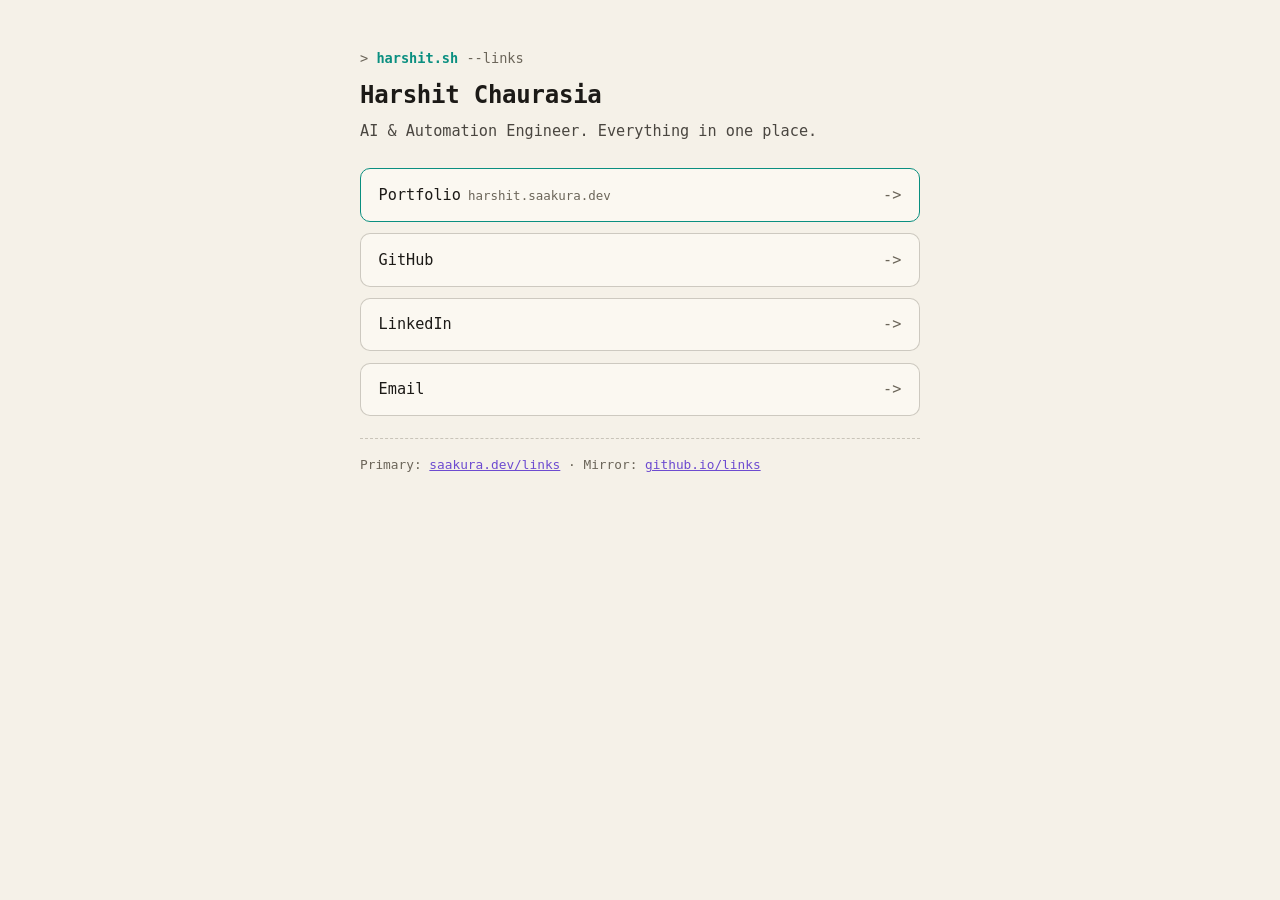
==== links/index.html @ 432f0477 "Add self-hosted /links aggregator page Lightweight, theme-aware, mirror-aware links hub served at /l" ====
<!DOCTYPE html>
<html lang="en">
<head>
    <meta charset="UTF-8">
    <meta name="viewport" content="width=device-width, initial-scale=1.0, viewport-fit=cover">
    <title>Harshit Chaurasia — all links</title>
    <meta name="description" content="All of Harshit Chaurasia's links: portfolio, GitHub, LinkedIn, email, Steam.">
    <link rel="canonical" href="https://harshit.saakura.dev/links">
    <link rel="icon" type="image/svg+xml" href="data:image/svg+xml,%3Csvg xmlns='http://www.w3.org/2000/svg' viewBox='0 0 100 100'%3E%3Crect width='100' height='100' rx='22' fill='%230b0e16'/%3E%3Ctext x='14' y='66' font-family='monospace' font-size='44' font-weight='800' fill='%235eead4'%3E%26gt;_%3C/text%3E%3C/svg%3E">
    <meta name="theme-color" content="#0a0d14">
    <script>
      (function(){
        var t=localStorage.getItem('theme');
        if(!t)t=window.matchMedia('(prefers-color-scheme:light)').matches?'light':'dark';
        document.documentElement.setAttribute('data-theme',t);
      })();
    </script>
    <style>
      :root{
        --cyan:#2dd4bf; --violet:#b39dfb;
        --bg:#0a0d14; --surface:#11161f; --line:rgba(140,165,210,.22);
        --text:#e7ecf5; --text-2:#aab4c8; --text-3:#7f8aa0;
        --font-mono:'JetBrains Mono',ui-monospace,'SF Mono',Menlo,Consolas,monospace;
      }
      [data-theme="light"]{
        --cyan:#0a8f80; --violet:#6d4bd0;
        --bg:#f5f1e8; --surface:#fbf8f1; --line:rgba(60,50,35,.24);
        --text:#1c1a17; --text-2:#4a4640; --text-3:#6b6559;
      }
      *{box-sizing:border-box;}
      html,body{margin:0;}
      body{
        background:var(--bg); color:var(--text);
        font-family:var(--font-mono); line-height:1.6;
        -webkit-font-smoothing:antialiased;
        padding:clamp(1.5rem,6vw,3rem) 1.2rem;
        display:flex; justify-content:center;
      }
      main{width:100%; max-width:560px; min-width:0;}
      .prompt{color:var(--text-3); font-size:.85rem; margin:0 0 .4rem;}
      .prompt b{color:var(--cyan); font-weight:600;}
      h1{font-size:1.5rem; margin:0 0 .25rem; font-weight:700; letter-spacing:-.01em;}
      .tag{color:var(--text-2); margin:0 0 1.6rem; font-size:.95rem;}
      ul{list-style:none; margin:0 0 1.4rem; padding:0;}
      li{margin:0 0 .7rem;}
      a.link{
        display:flex; align-items:center; justify-content:space-between; gap:1rem;
        padding:.85rem 1.1rem; background:var(--surface); color:var(--text);
        border:1px solid var(--line); border-radius:10px;
        text-decoration:none; font-size:.95rem; font-weight:500;
        transition:border-color .18s ease, transform .18s ease;
      }
      a.link:hover,a.link:focus-visible{border-color:var(--cyan); transform:translateY(-2px);}
      a.link:focus-visible{outline:2px solid var(--cyan); outline-offset:2px;}
      a.link.primary{border-color:var(--cyan);}
      a.link .label .sub{color:var(--text-3); font-size:.78rem; font-weight:400; margin-left:.45rem;}
      a.link .arrow{color:var(--text-3); flex:none;}
      .mirror{
        font-size:.8rem; color:var(--text-3);
        border-top:1px dashed var(--line); padding-top:1rem; margin-top:.2rem;
      }
      .mirror a{color:var(--violet);}
      @media (prefers-reduced-motion: reduce){
        a.link{transition:none;}
        a.link:hover,a.link:focus-visible{transform:none;}
      }
    </style>
</head>
<body>
    <main>
        <p class="prompt">&gt; <b>harshit.sh</b> --links</p>
        <h1>Harshit Chaurasia</h1>
        <p class="tag">AI &amp; Automation Engineer. Everything in one place.</p>
        <ul>
            <li><a class="link primary" href="https://harshit.saakura.dev"><span class="label">Portfolio<span class="sub">harshit.saakura.dev</span></span><span class="arrow">-&gt;</span></a></li>
            <li><a class="link" href="https://github.com/harshitrajchaurasia"><span class="label">GitHub</span><span class="arrow">-&gt;</span></a></li>
            <li><a class="link" href="https://www.linkedin.com/in/harshit-raj-chaurasia"><span class="label">LinkedIn</span><span class="arrow">-&gt;</span></a></li>
            <li><a class="link" href="mailto:harshit1chaurasia@outlook.com"><span class="label">Email</span><span class="arrow">-&gt;</span></a></li>
        </ul>
        <p class="mirror" id="mirror"></p>
    </main>
    <script>
      (function(){
        var h=location.hostname, el=document.getElementById('mirror');
        if(h.indexOf('saakura')>-1){
          el.innerHTML='You are on the primary (saakura.dev). Mirror: <a href="https://harshitrajchaurasia.github.io/links">harshitrajchaurasia.github.io/links</a>';
        } else if(h.indexOf('github.io')>-1){
          el.innerHTML='You are on the mirror (github.io). Primary: <a href="https://harshit.saakura.dev/links">harshit.saakura.dev/links</a>';
        } else {
          el.innerHTML='Primary: <a href="https://harshit.saakura.dev/links">saakura.dev/links</a> &middot; Mirror: <a href="https://harshitrajchaurasia.github.io/links">github.io/links</a>';
        }
      })();
    </script>
</body>
</html>
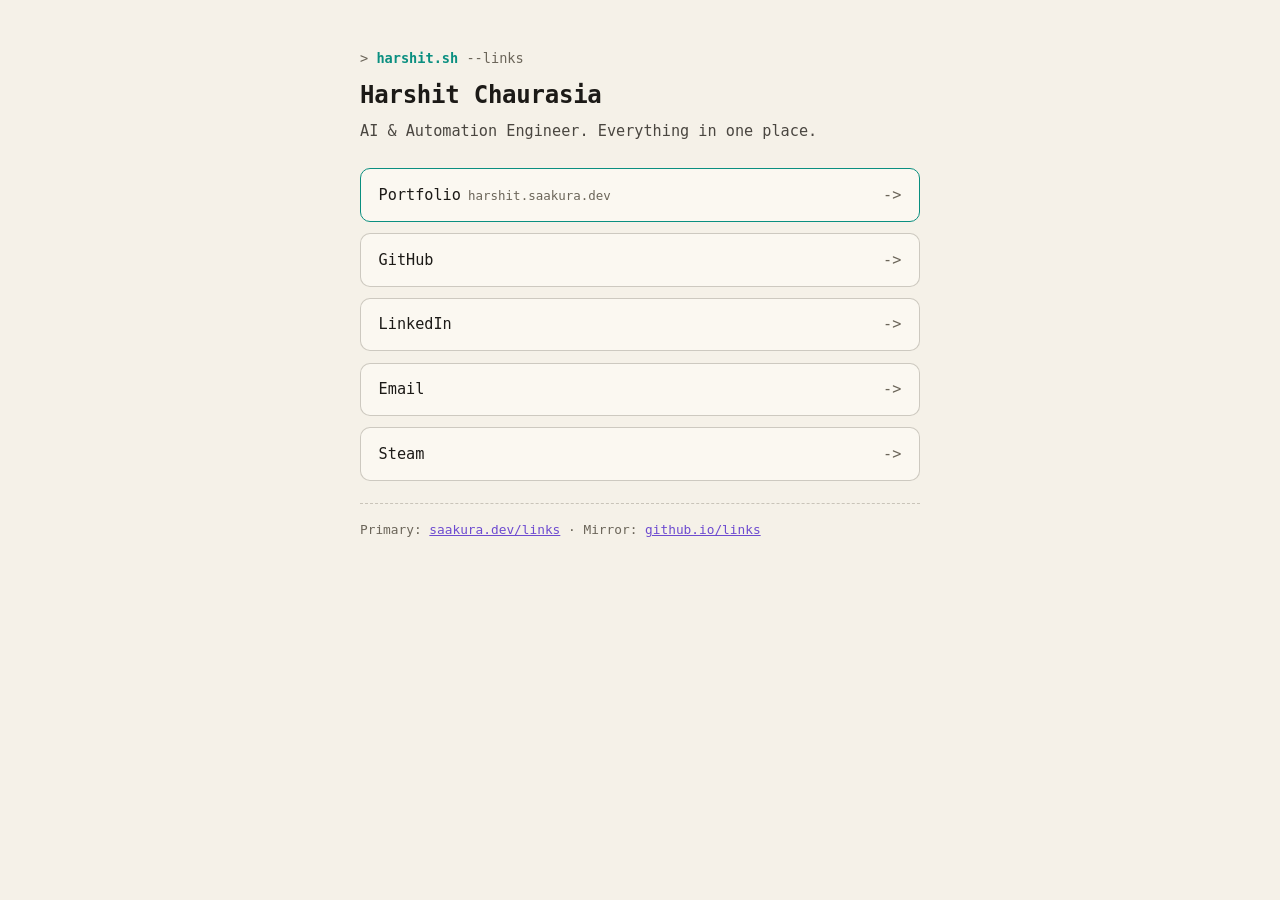
==== commit 5e29dffb: "Add self-hosted /links aggregator page Lightweight, theme-aware, mirror-aware links hub served at /l" ====
--- a/links/index.html
+++ b/links/index.html
@@ -76,6 +76,7 @@
             <li><a class="link" href="https://github.com/harshitrajchaurasia"><span class="label">GitHub</span><span class="arrow">-&gt;</span></a></li>
             <li><a class="link" href="https://www.linkedin.com/in/harshit-raj-chaurasia"><span class="label">LinkedIn</span><span class="arrow">-&gt;</span></a></li>
             <li><a class="link" href="mailto:harshit1chaurasia@outlook.com"><span class="label">Email</span><span class="arrow">-&gt;</span></a></li>
+            <li><a class="link" href="https://steamcommunity.com/id/erosiousharsh2"><span class="label">Steam</span><span class="arrow">-&gt;</span></a></li>
         </ul>
         <p class="mirror" id="mirror"></p>
     </main>
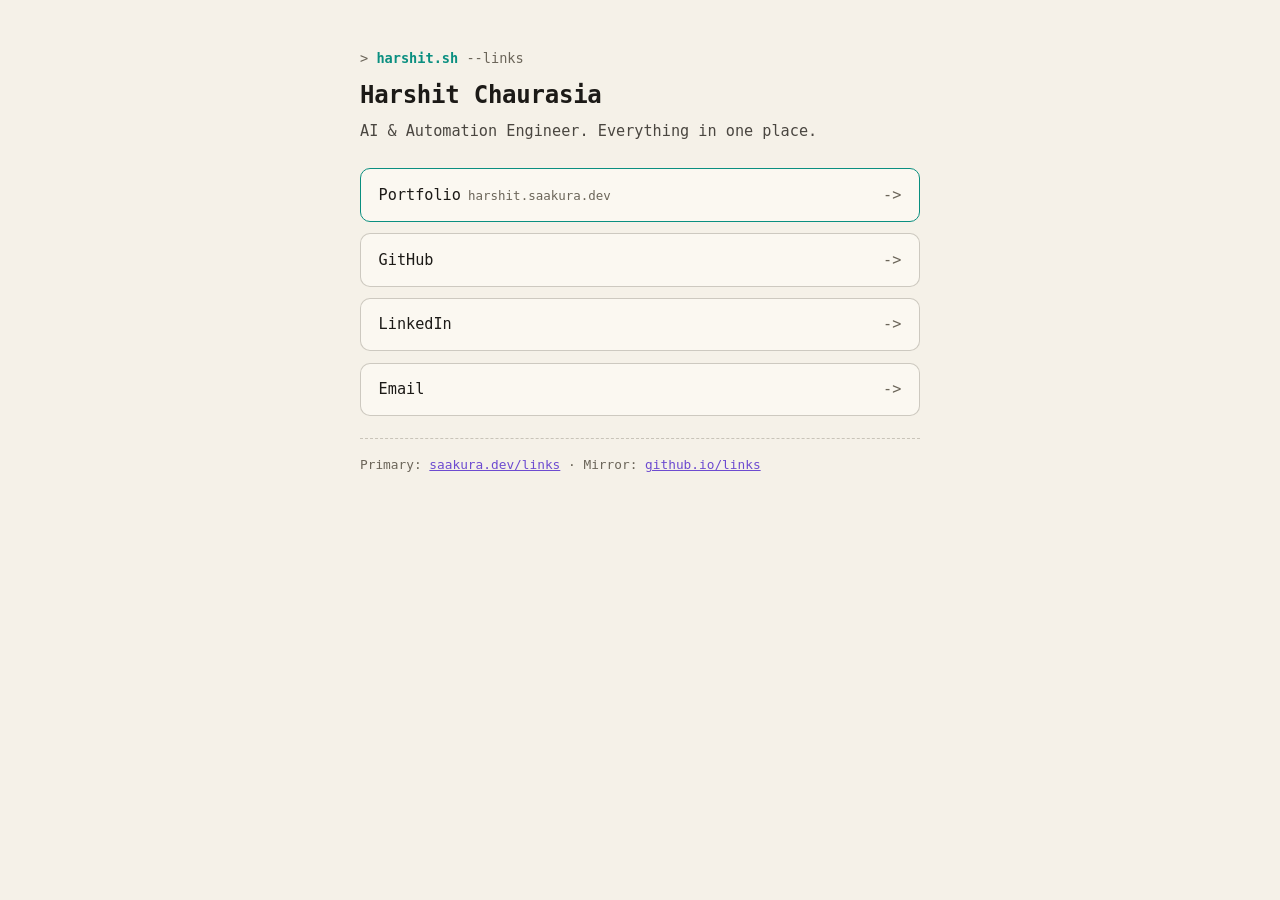
==== commit 51a3da5b: "Add boot loader, live GitHub stats, heading typewriter; rebalance toward automation punctuation - Fi" ====
--- a/links/index.html
+++ b/links/index.html
@@ -3,7 +3,7 @@
 <head>
     <meta charset="UTF-8">
     <meta name="viewport" content="width=device-width, initial-scale=1.0, viewport-fit=cover">
-    <title>Harshit Chaurasia — all links</title>
+    <title>Harshit Chaurasia - all links</title>
     <meta name="description" content="All of Harshit Chaurasia's links: portfolio, GitHub, LinkedIn, email, Steam.">
     <link rel="canonical" href="https://harshit.saakura.dev/links">
     <link rel="icon" type="image/svg+xml" href="data:image/svg+xml,%3Csvg xmlns='http://www.w3.org/2000/svg' viewBox='0 0 100 100'%3E%3Crect width='100' height='100' rx='22' fill='%230b0e16'/%3E%3Ctext x='14' y='66' font-family='monospace' font-size='44' font-weight='800' fill='%235eead4'%3E%26gt;_%3C/text%3E%3C/svg%3E">
@@ -76,7 +76,6 @@
             <li><a class="link" href="https://github.com/harshitrajchaurasia"><span class="label">GitHub</span><span class="arrow">-&gt;</span></a></li>
             <li><a class="link" href="https://www.linkedin.com/in/harshit-raj-chaurasia"><span class="label">LinkedIn</span><span class="arrow">-&gt;</span></a></li>
             <li><a class="link" href="mailto:harshit1chaurasia@outlook.com"><span class="label">Email</span><span class="arrow">-&gt;</span></a></li>
-            <li><a class="link" href="https://steamcommunity.com/id/erosiousharsh2"><span class="label">Steam</span><span class="arrow">-&gt;</span></a></li>
         </ul>
         <p class="mirror" id="mirror"></p>
     </main>
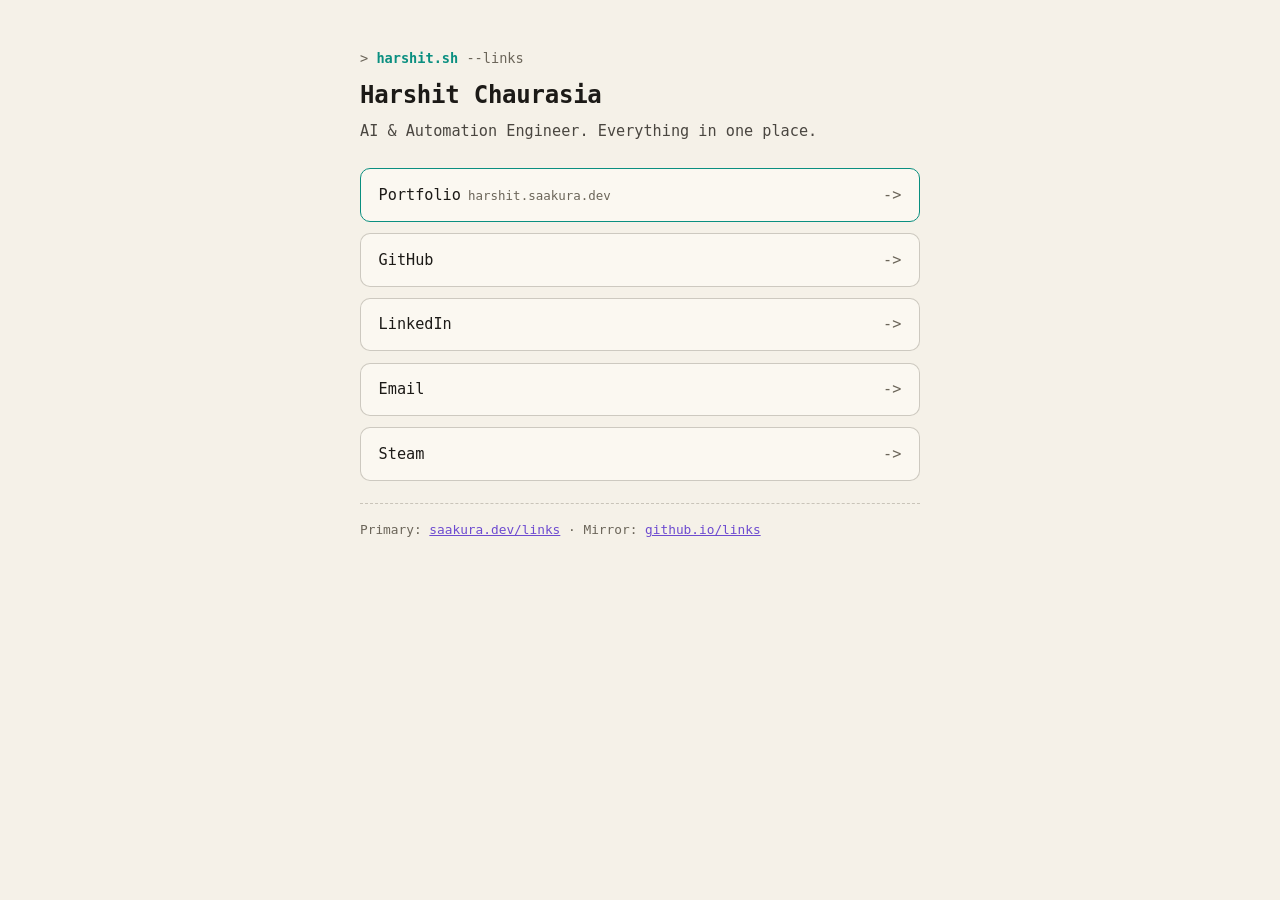
==== commit 6eff57e5: "Add boot loader, live GitHub stats, heading typewriter; rebalance toward automation; strip AI-tell p" ====
--- a/links/index.html
+++ b/links/index.html
@@ -76,6 +76,7 @@
             <li><a class="link" href="https://github.com/harshitrajchaurasia"><span class="label">GitHub</span><span class="arrow">-&gt;</span></a></li>
             <li><a class="link" href="https://www.linkedin.com/in/harshit-raj-chaurasia"><span class="label">LinkedIn</span><span class="arrow">-&gt;</span></a></li>
             <li><a class="link" href="mailto:harshit1chaurasia@outlook.com"><span class="label">Email</span><span class="arrow">-&gt;</span></a></li>
+            <li><a class="link" href="https://steamcommunity.com/id/erosiousharsh2"><span class="label">Steam</span><span class="arrow">-&gt;</span></a></li>
         </ul>
         <p class="mirror" id="mirror"></p>
     </main>
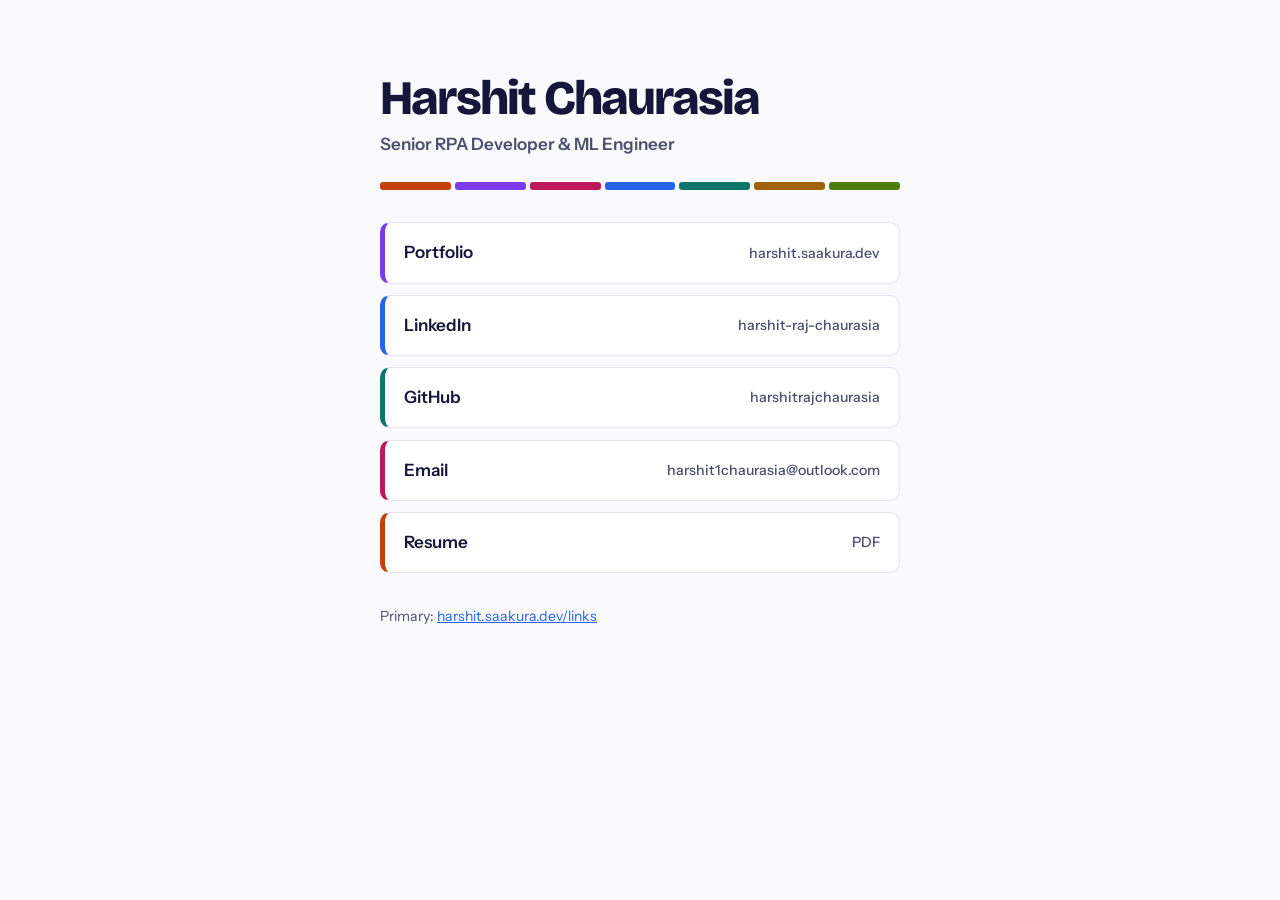
==== commit 6e9684ba: "Rebuild portfolio: skills linked to projects, light theme, 404 page - New single-page layout: hero, " ====
--- a/links/index.html
+++ b/links/index.html
@@ -3,92 +3,66 @@
 <head>
     <meta charset="UTF-8">
     <meta name="viewport" content="width=device-width, initial-scale=1.0, viewport-fit=cover">
-    <title>Harshit Chaurasia - all links</title>
-    <meta name="description" content="All of Harshit Chaurasia's links: portfolio, GitHub, LinkedIn, email, Steam.">
+    <title>Harshit Chaurasia - links</title>
+    <meta name="description" content="Harshit Chaurasia's links: portfolio, LinkedIn, GitHub, email and resume.">
     <link rel="canonical" href="https://harshit.saakura.dev/links">
-    <link rel="icon" type="image/svg+xml" href="data:image/svg+xml,%3Csvg xmlns='http://www.w3.org/2000/svg' viewBox='0 0 100 100'%3E%3Crect width='100' height='100' rx='22' fill='%230b0e16'/%3E%3Ctext x='14' y='66' font-family='monospace' font-size='44' font-weight='800' fill='%235eead4'%3E%26gt;_%3C/text%3E%3C/svg%3E">
-    <meta name="theme-color" content="#0a0d14">
+    <meta name="theme-color" content="#fafafd">
+    <link rel="icon" type="image/svg+xml" href="data:image/svg+xml,%3Csvg xmlns='http://www.w3.org/2000/svg' viewBox='0 0 100 100'%3E%3Crect width='100' height='100' rx='24' fill='%2316163a'/%3E%3Ctext x='50' y='64' text-anchor='middle' font-family='sans-serif' font-size='44' font-weight='800' fill='%23fff'%3EHC%3C/text%3E%3C/svg%3E">
+    <link rel="preconnect" href="https://fonts.googleapis.com">
+    <link rel="preconnect" href="https://fonts.gstatic.com" crossorigin>
+    <link href="https://fonts.googleapis.com/css2?family=Bricolage+Grotesque:opsz,wght@12..96,500..800&family=Instrument+Sans:wght@400..700&display=swap" rel="stylesheet">
+    <link rel="stylesheet" href="/styles.css">
     <script>
-      (function(){
-        var t=localStorage.getItem('theme');
-        if(!t)t=window.matchMedia('(prefers-color-scheme:light)').matches?'light':'dark';
-        document.documentElement.setAttribute('data-theme',t);
+      (function () {
+        var t = null;
+        try { t = localStorage.getItem('theme-v2'); } catch (e) {}
+        if (!t) t = 'light';
+        document.documentElement.setAttribute('data-theme', t);
       })();
     </script>
     <style>
-      :root{
-        --cyan:#2dd4bf; --violet:#b39dfb;
-        --bg:#0a0d14; --surface:#11161f; --line:rgba(140,165,210,.22);
-        --text:#e7ecf5; --text-2:#aab4c8; --text-3:#7f8aa0;
-        --font-mono:'JetBrains Mono',ui-monospace,'SF Mono',Menlo,Consolas,monospace;
+      body { min-height: 100vh; display: flex; justify-content: center; padding: clamp(2rem, 8vw, 4.5rem) 1rem; }
+      main { width: 100%; max-width: 520px; }
+      h1 { font-size: clamp(2.2rem, 8vw, 3rem); font-weight: 800; letter-spacing: -0.04em; }
+      .role { color: var(--ink-2); font-weight: 600; margin-top: .4rem; }
+      .bar { display: flex; gap: 4px; margin: 1.5rem 0 2rem; }
+      .bar i { flex: 1; height: 8px; border-radius: 3px; background: var(--c); }
+      .links { display: grid; gap: .7rem; }
+      .links a {
+        display: flex; justify-content: space-between; align-items: center; gap: 1rem;
+        padding: 1rem 1.2rem; border-radius: 10px; text-decoration: none; font-weight: 600;
+        background: var(--surface); border: 1px solid var(--line); border-left: 5px solid var(--c);
+        transition: border-color .2s, transform .2s var(--ease), box-shadow .2s;
       }
-      [data-theme="light"]{
-        --cyan:#0a8f80; --violet:#6d4bd0;
-        --bg:#f5f1e8; --surface:#fbf8f1; --line:rgba(60,50,35,.24);
-        --text:#1c1a17; --text-2:#4a4640; --text-3:#6b6559;
-      }
-      *{box-sizing:border-box;}
-      html,body{margin:0;}
-      body{
-        background:var(--bg); color:var(--text);
-        font-family:var(--font-mono); line-height:1.6;
-        -webkit-font-smoothing:antialiased;
-        padding:clamp(1.5rem,6vw,3rem) 1.2rem;
-        display:flex; justify-content:center;
-      }
-      main{width:100%; max-width:560px; min-width:0;}
-      .prompt{color:var(--text-3); font-size:.85rem; margin:0 0 .4rem;}
-      .prompt b{color:var(--cyan); font-weight:600;}
-      h1{font-size:1.5rem; margin:0 0 .25rem; font-weight:700; letter-spacing:-.01em;}
-      .tag{color:var(--text-2); margin:0 0 1.6rem; font-size:.95rem;}
-      ul{list-style:none; margin:0 0 1.4rem; padding:0;}
-      li{margin:0 0 .7rem;}
-      a.link{
-        display:flex; align-items:center; justify-content:space-between; gap:1rem;
-        padding:.85rem 1.1rem; background:var(--surface); color:var(--text);
-        border:1px solid var(--line); border-radius:10px;
-        text-decoration:none; font-size:.95rem; font-weight:500;
-        transition:border-color .18s ease, transform .18s ease;
-      }
-      a.link:hover,a.link:focus-visible{border-color:var(--cyan); transform:translateY(-2px);}
-      a.link:focus-visible{outline:2px solid var(--cyan); outline-offset:2px;}
-      a.link.primary{border-color:var(--cyan);}
-      a.link .label .sub{color:var(--text-3); font-size:.78rem; font-weight:400; margin-left:.45rem;}
-      a.link .arrow{color:var(--text-3); flex:none;}
-      .mirror{
-        font-size:.8rem; color:var(--text-3);
-        border-top:1px dashed var(--line); padding-top:1rem; margin-top:.2rem;
-      }
-      .mirror a{color:var(--violet);}
-      @media (prefers-reduced-motion: reduce){
-        a.link{transition:none;}
-        a.link:hover,a.link:focus-visible{transform:none;}
-      }
+      .links a:hover, .links a:focus-visible { border-color: var(--c); transform: translateX(4px); box-shadow: 0 10px 24px -14px var(--c); }
+      .links small { color: var(--ink-2); font-weight: 500; }
+      .mirror { margin-top: 2rem; font-size: .88rem; color: var(--ink-2); }
+      .mirror a { color: var(--cloud); }
     </style>
 </head>
 <body>
     <main>
-        <p class="prompt">&gt; <b>harshit.sh</b> --links</p>
         <h1>Harshit Chaurasia</h1>
-        <p class="tag">AI &amp; Automation Engineer. Everything in one place.</p>
-        <ul>
-            <li><a class="link primary" href="https://harshit.saakura.dev"><span class="label">Portfolio<span class="sub">harshit.saakura.dev</span></span><span class="arrow">-&gt;</span></a></li>
-            <li><a class="link" href="https://github.com/harshitrajchaurasia"><span class="label">GitHub</span><span class="arrow">-&gt;</span></a></li>
-            <li><a class="link" href="https://www.linkedin.com/in/harshit-raj-chaurasia"><span class="label">LinkedIn</span><span class="arrow">-&gt;</span></a></li>
-            <li><a class="link" href="mailto:harshit1chaurasia@outlook.com"><span class="label">Email</span><span class="arrow">-&gt;</span></a></li>
-            <li><a class="link" href="https://steamcommunity.com/id/erosiousharsh2"><span class="label">Steam</span><span class="arrow">-&gt;</span></a></li>
+        <p class="role">Senior RPA Developer &amp; ML Engineer</p>
+        <div class="bar" aria-hidden="true">
+            <i style="--c:var(--rpa)"></i><i style="--c:var(--ml)"></i><i style="--c:var(--genai)"></i><i style="--c:var(--cloud)"></i><i style="--c:var(--dev)"></i><i style="--c:var(--ent)"></i><i style="--c:var(--prac)"></i>
+        </div>
+        <ul class="links">
+            <li><a href="https://harshit.saakura.dev" style="--c:var(--ml)">Portfolio <small>harshit.saakura.dev</small></a></li>
+            <li><a href="https://www.linkedin.com/in/harshit-raj-chaurasia" style="--c:var(--cloud)">LinkedIn <small>harshit-raj-chaurasia</small></a></li>
+            <li><a href="https://github.com/harshitrajchaurasia" style="--c:var(--dev)">GitHub <small>harshitrajchaurasia</small></a></li>
+            <li><a href="mailto:harshit1chaurasia@outlook.com" style="--c:var(--genai)">Email <small>harshit1chaurasia@outlook.com</small></a></li>
+            <li><a href="/Harshit_Chaurasia_Resume.pdf" style="--c:var(--rpa)" download>Resume <small>PDF</small></a></li>
         </ul>
         <p class="mirror" id="mirror"></p>
     </main>
     <script>
-      (function(){
-        var h=location.hostname, el=document.getElementById('mirror');
-        if(h.indexOf('saakura')>-1){
-          el.innerHTML='You are on the primary (saakura.dev). Mirror: <a href="https://harshitrajchaurasia.github.io/links">harshitrajchaurasia.github.io/links</a>';
-        } else if(h.indexOf('github.io')>-1){
-          el.innerHTML='You are on the mirror (github.io). Primary: <a href="https://harshit.saakura.dev/links">harshit.saakura.dev/links</a>';
+      (function () {
+        var h = location.hostname, el = document.getElementById('mirror');
+        if (h.indexOf('saakura') > -1) {
+          el.innerHTML = 'Mirror: <a href="https://harshitrajchaurasia.github.io/links">harshitrajchaurasia.github.io/links</a>';
         } else {
-          el.innerHTML='Primary: <a href="https://harshit.saakura.dev/links">saakura.dev/links</a> &middot; Mirror: <a href="https://harshitrajchaurasia.github.io/links">github.io/links</a>';
+          el.innerHTML = 'Primary: <a href="https://harshit.saakura.dev/links">harshit.saakura.dev/links</a>';
         }
       })();
     </script>
--- a/styles.css
+++ b/styles.css
@@ -0,0 +1,394 @@
+/* =========================================================
+   Harshit Chaurasia - portfolio
+   Bricolage Grotesque (display) + Instrument Sans (text)
+   Seven category hues carry meaning: each one is a skill area,
+   and the same colour marks that area's skills and projects.
+   ========================================================= */
+
+/* ---------- TOKENS ---------- */
+:root {
+    --font-display: 'Bricolage Grotesque', 'Segoe UI', system-ui, sans-serif;
+    --font-text: 'Instrument Sans', 'Segoe UI', system-ui, sans-serif;
+
+    --maxw: 1200px;
+    --pad: clamp(1rem, 4vw, 2.5rem);
+    --ease: cubic-bezier(0.22, 1, 0.36, 1);
+}
+
+:root, [data-theme="light"] {
+    --bg:      #fafafd;
+    --surface: #ffffff;
+    --ink:     #16163a;
+    --ink-2:   #4b4e6d;
+    --line:    #e3e4ef;
+    --on-c:    #ffffff;           /* text on a filled category colour */
+
+    /* category hues, all >= 4.5:1 against white */
+    --rpa:   #c2410c;
+    --ml:    #7c3aed;
+    --genai: #be185d;
+    --cloud: #2563eb;
+    --dev:   #0f766e;
+    --ent:   #a16207;
+    --prac:  #4d7c0f;
+    color-scheme: light;
+}
+
+[data-theme="dark"] {
+    --bg:      #0f1022;
+    --surface: #181a33;
+    --ink:     #ececf7;
+    --ink-2:   #a9abc6;
+    --line:    #2a2d4d;
+    --on-c:    #0f1022;
+
+    --rpa:   #fb923c;
+    --ml:    #a78bfa;
+    --genai: #f472b6;
+    --cloud: #60a5fa;
+    --dev:   #2dd4bf;
+    --ent:   #facc15;
+    --prac:  #a3e635;
+    color-scheme: dark;
+}
+
+/* ---------- BASE ---------- */
+*, *::before, *::after { box-sizing: border-box; }
+html { scroll-behavior: smooth; scroll-padding-top: 5rem; -webkit-text-size-adjust: 100%; }
+body {
+    margin: 0;
+    background: var(--bg);
+    color: var(--ink);
+    font: 400 1.0625rem/1.6 var(--font-text);
+    -webkit-font-smoothing: antialiased;
+    transition: background-color .3s, color .3s;
+}
+h1, h2, h3 { font-family: var(--font-display); line-height: 1.1; margin: 0; letter-spacing: -0.02em; }
+p { margin: 0; }
+ul { margin: 0; padding: 0; list-style: none; }
+img { max-width: 100%; display: block; }
+[hidden] { display: none !important; }
+a { color: inherit; }
+:focus-visible { outline: 3px solid var(--cloud); outline-offset: 3px; border-radius: 4px; }
+
+.wrap { max-width: var(--maxw); margin: 0 auto; padding: 0 var(--pad); }
+
+.skip-link {
+    position: absolute; left: 1rem; top: -3rem; z-index: 100;
+    background: var(--ink); color: var(--bg); padding: .6rem 1rem; border-radius: 8px;
+}
+.skip-link:focus { top: 1rem; }
+
+/* ---------- BUTTONS ---------- */
+.btn {
+    display: inline-flex; align-items: center; gap: .5rem;
+    padding: .75rem 1.35rem; border-radius: 999px;
+    font: 600 1rem/1 var(--font-text); text-decoration: none; cursor: pointer;
+    border: 2px solid var(--ink);
+    transition: transform .2s var(--ease), box-shadow .2s, background-color .2s, color .2s;
+}
+.btn:hover { transform: translateY(-2px); box-shadow: 0 8px 18px -10px color-mix(in srgb, var(--ink) 70%, transparent); }
+.btn-solid { background: var(--ink); color: var(--bg); }
+.btn-line { background: transparent; color: var(--ink); }
+.btn-line:hover { background: var(--ink); color: var(--bg); }
+.btn-small { padding: .5rem 1rem; font-size: .9rem; }
+.btn:disabled { opacity: .6; cursor: progress; transform: none; }
+
+/* ---------- TOP BAR ---------- */
+.topbar {
+    position: sticky; top: 0; z-index: 50;
+    background: color-mix(in srgb, var(--bg) 82%, transparent);
+    backdrop-filter: blur(12px) saturate(1.4); -webkit-backdrop-filter: blur(12px) saturate(1.4);
+    border-bottom: 1px solid var(--line);
+}
+.topbar-inner { display: flex; align-items: center; gap: 1.5rem; height: 4rem; }
+.brand { font: 700 1.15rem var(--font-display); text-decoration: none; letter-spacing: -0.01em; margin-right: auto; }
+.topnav { display: flex; gap: 1.5rem; }
+.topnav a { text-decoration: none; color: var(--ink-2); font-weight: 500; }
+.topnav a:hover { color: var(--ink); }
+.theme-toggle {
+    width: 2.4rem; height: 2.4rem; border-radius: 50%;
+    display: grid; place-items: center; cursor: pointer;
+    background: transparent; color: var(--ink); border: 1px solid var(--line);
+}
+.theme-toggle:hover { border-color: var(--ink); }
+[data-theme="light"] .icon-moon, [data-theme="dark"] .icon-sun { display: none; }
+
+/* ---------- HERO ---------- */
+.hero { padding: clamp(3rem, 8vw, 6.5rem) 0 clamp(3rem, 6vw, 5rem); }
+.hero-grid { display: grid; grid-template-columns: minmax(0, 1fr) minmax(240px, 380px); gap: clamp(2rem, 5vw, 5rem); align-items: center; }
+
+.hero-name {
+    font-size: clamp(3rem, 9vw, 6.75rem);
+    font-weight: 800;
+    letter-spacing: -0.045em;
+    line-height: .92;
+    font-variation-settings: "opsz" 96;
+}
+.hero-role { margin-top: 1rem; font-size: clamp(1.1rem, 2vw, 1.35rem); font-weight: 600; color: var(--ink-2); }
+
+/* the signature: seven skill areas as one bar under the name */
+.spectrum { display: flex; gap: 4px; margin: 1.75rem 0 1.5rem; max-width: 620px; }
+.spectrum li { flex: 1; }
+.spectrum a {
+    display: block; text-decoration: none;
+    padding-top: 14px; position: relative;
+    font-size: .8rem; font-weight: 600; color: var(--ink-2);
+}
+.spectrum a::before {
+    content: ""; position: absolute; inset: 0 0 auto 0; height: 10px;
+    background: var(--c); border-radius: 3px;
+    transform-origin: left; transition: height .25s var(--ease);
+}
+.spectrum li:first-child a::before { border-radius: 6px 3px 3px 6px; }
+.spectrum li:last-child a::before { border-radius: 3px 6px 6px 3px; }
+.spectrum a span { display: block; padding-top: .35rem; white-space: nowrap; overflow: hidden; text-overflow: ellipsis; }
+.spectrum a:hover::before, .spectrum a:focus-visible::before { height: 14px; }
+.spectrum a:hover, .spectrum a:focus-visible { color: var(--c); }
+
+.hero-pitch { max-width: 36em; font-size: 1.15rem; }
+.hero-ctas { display: flex; flex-wrap: wrap; gap: .75rem; margin-top: 2rem; }
+
+.hero-pitch + .hero-pitch { margin-top: .8rem; }
+
+.hero-photo { position: relative; aspect-ratio: 1; }
+.hero-photo img {
+    position: absolute; inset: 14px; width: calc(100% - 28px); height: calc(100% - 28px);
+    object-fit: cover; border-radius: 50%;
+    border: 6px solid var(--bg);
+}
+.ring {
+    position: absolute; inset: 0; border-radius: 50%;
+    background: conic-gradient(var(--rpa), var(--ml), var(--genai), var(--cloud), var(--dev), var(--ent), var(--prac), var(--rpa));
+    animation: spin 24s linear infinite;
+}
+@keyframes spin { to { transform: rotate(1turn); } }
+/* soft glow behind the portrait in the same colours */
+.ring::after { content: ""; position: absolute; inset: -4%; border-radius: 50%; background: inherit; filter: blur(28px); opacity: .45; z-index: -1; }
+.hero-photo:hover .ring { animation-duration: 6s; }
+
+/* page-load sequence: the spectrum draws in segment by segment, then the rest settles */
+.js .spectrum a::before { animation: draw .6s var(--ease) both; }
+.js .spectrum li:nth-child(2) a::before { animation-delay: .07s; }
+.js .spectrum li:nth-child(3) a::before { animation-delay: .14s; }
+.js .spectrum li:nth-child(4) a::before { animation-delay: .21s; }
+.js .spectrum li:nth-child(5) a::before { animation-delay: .28s; }
+.js .spectrum li:nth-child(6) a::before { animation-delay: .35s; }
+.js .spectrum li:nth-child(7) a::before { animation-delay: .42s; }
+@keyframes draw { from { transform: scaleX(0); } }
+.js .hero-pitch, .js .hero-ctas, .js .hero-photo { animation: rise .7s var(--ease) both .45s; }
+.js .hero-photo { animation-delay: .2s; }
+@keyframes rise { from { opacity: 0; transform: translateY(14px); } }
+
+/* ---------- SECTIONS ---------- */
+.section { padding: clamp(3rem, 6vw, 4.5rem) 0; border-top: 1px solid var(--line); }
+.sec-head { margin-bottom: 2rem; max-width: 46rem; }
+.sec-head h2 { font-size: clamp(2.2rem, 5vw, 3.4rem); font-weight: 800; letter-spacing: -0.035em; }
+.sec-sub { margin-top: .75rem; color: var(--ink-2); font-size: 1.1rem; }
+
+
+/* ---------- WORK: skills panel + projects ---------- */
+.work-grid { display: grid; grid-template-columns: 330px minmax(0, 1fr); gap: 2.5rem; align-items: start; }
+
+.skills-panel { position: sticky; top: 5rem; max-height: calc(100vh - 6rem); overflow-y: auto; padding-right: .25rem; }
+html:not(.js) .skills-panel { display: none; }
+html:not(.js) .work-grid { grid-template-columns: 1fr; }
+
+.skills-status {
+    display: flex; align-items: center; justify-content: space-between; gap: .5rem;
+    min-height: 2.4rem; margin-bottom: 1rem; padding: .4rem .5rem .4rem .9rem;
+    background: var(--surface); border: 1px solid var(--line); border-radius: 12px;
+    font-size: .92rem; font-weight: 600;
+}
+.clear-btn {
+    font: 600 .85rem var(--font-text); cursor: pointer;
+    background: var(--ink); color: var(--bg); border: 0; border-radius: 999px; padding: .35rem .8rem;
+}
+
+.cat { margin-bottom: 1.1rem; }
+.cat-head {
+    display: flex; align-items: center; gap: .5rem; width: 100%;
+    margin-bottom: .5rem; padding: 0; background: none; border: 0; cursor: pointer;
+    font: 700 .95rem var(--font-display); color: var(--ink); text-align: left;
+}
+.cat-head::before { content: ""; width: .8rem; height: .8rem; border-radius: 3px; background: var(--c); flex: none; }
+.cat-head:hover, .cat-head[aria-pressed="true"] { color: var(--c); }
+.cat-list { display: flex; flex-wrap: wrap; gap: .35rem; }
+
+.skill {
+    display: inline-flex; align-items: center; gap: .35rem;
+    padding: .28rem .6rem; border-radius: 999px; cursor: pointer;
+    font: 500 .85rem/1.3 var(--font-text); color: var(--ink);
+    background: color-mix(in srgb, var(--c) 11%, var(--surface));
+    border: 1px solid color-mix(in srgb, var(--c) 30%, transparent);
+    transition: background-color .2s, color .2s, transform .2s var(--ease), opacity .2s;
+}
+.skill small { font-size: .72rem; font-weight: 700; color: var(--c); }
+.skill:hover { border-color: var(--c); transform: translateY(-1px); }
+.skill.lit, .skill[aria-pressed="true"] { background: var(--c); color: var(--on-c); border-color: var(--c); transform: scale(1.06); box-shadow: 0 4px 12px -6px var(--c); }
+.skill.lit small, .skill[aria-pressed="true"] small { color: var(--on-c); }
+.skills-panel.hovering .skill:not(.lit) { opacity: .45; }
+
+/* projects */
+.projects { display: grid; grid-template-columns: repeat(2, minmax(0, 1fr)); gap: 1.25rem; }
+.proj {
+    position: relative; display: flex; flex-direction: column; gap: .75rem;
+    padding: 1.5rem 1.5rem 1.35rem;
+    background: linear-gradient(170deg, color-mix(in srgb, var(--c) 7%, var(--surface)), var(--surface) 45%);
+    border: 1px solid var(--line); border-radius: 18px;
+    border-top: 5px solid var(--c);
+    box-shadow: 0 1px 2px color-mix(in srgb, var(--ink) 6%, transparent);
+    transition: opacity .3s, filter .3s, transform .3s var(--ease), box-shadow .3s, border-color .3s;
+}
+.proj:hover, .proj:focus-within, .proj:focus-visible {
+    transform: translateY(-4px);
+    border-color: color-mix(in srgb, var(--c) 40%, var(--line)); border-top-color: var(--c);
+    box-shadow: 0 16px 36px -16px color-mix(in srgb, var(--c) 60%, transparent);
+}
+.proj-wide { grid-column: 1 / -1; }
+.proj h3 { font-size: 1.4rem; font-weight: 700; }
+.proj-badge {
+    align-self: flex-start; font-size: .8rem; font-weight: 700; color: var(--c);
+    padding: .15rem .6rem; border-radius: 999px; background: color-mix(in srgb, var(--c) 12%, transparent);
+}
+.proj-result { font-size: 1.05rem; color: var(--ink); }
+.proj-result { font-weight: 600; }
+.proj-result strong { font-family: var(--font-display); font-weight: 800; font-size: 1.3em; color: var(--c); letter-spacing: -0.01em; }
+.proj > p:not(.proj-badge):not(.proj-result) { color: var(--ink-2); font-size: .98rem; }
+
+.tags { display: flex; flex-wrap: wrap; gap: .3rem; margin-top: auto; padding-top: .5rem; }
+.tags li {
+    font-size: .78rem; font-weight: 500; padding: .18rem .55rem; border-radius: 999px;
+    color: var(--ink-2); border: 1px solid var(--line);
+    transition: background-color .2s, color .2s, border-color .2s;
+}
+.tags li::before { content: ""; display: inline-block; width: .45rem; height: .45rem; border-radius: 50%; background: var(--c); margin-right: .35rem; vertical-align: .05em; }
+.js .tags li:hover { border-color: var(--c); color: var(--ink); }
+.tags li.hit { background: var(--c); color: var(--on-c); border-color: var(--c); }
+.tags li.hit::before { background: var(--on-c); }
+
+/* filtering: matches stay sharp, the rest step back */
+.projects.filtering .proj:not(.match) { opacity: .28; filter: grayscale(1); transform: scale(.98); }
+.projects.filtering .proj.match { box-shadow: 0 0 0 2px var(--c), 0 14px 34px -16px color-mix(in srgb, var(--c) 60%, transparent); }
+
+/* the strongest projects come first; the rest wait behind "Show more", but a selected skill pulls its matches out */
+.js .projects:not(.all) .proj.extra:not(.match) { display: none; }
+.js .projects:not(.all) .proj.extra.match { animation: rise .45s var(--ease) backwards; }
+.more-btn { margin-top: 1.25rem; }
+html:not(.js) .more-btn { display: none; }
+
+.proj-links { display: flex; flex-wrap: wrap; gap: 1.25rem; font-weight: 600; font-size: .95rem; }
+.proj-links a { color: var(--c); text-underline-offset: 3px; }
+
+/* PII demo */
+.demo { border: 1px solid var(--line); border-radius: 12px; }
+.demo summary { cursor: pointer; padding: .7rem 1rem; font-weight: 700; color: var(--c); }
+.demo-body { display: grid; gap: .6rem; padding: 0 1rem 1rem; }
+.demo-label { font-size: .85rem; font-weight: 600; color: var(--ink-2); }
+.demo textarea {
+    width: 100%; resize: vertical; padding: .7rem .8rem; border-radius: 10px;
+    font: 400 .95rem/1.5 var(--font-text); color: var(--ink);
+    background: var(--bg); border: 1px solid var(--line);
+}
+.demo .btn { justify-self: start; }
+.demo-output { min-height: 3.2rem; padding: .7rem .8rem; border-radius: 10px; background: var(--bg); border: 1px dashed var(--line); font-size: .95rem; white-space: pre-wrap; }
+.demo-output a { color: var(--c); }
+.pii-mask { background: color-mix(in srgb, var(--c) 18%, transparent); color: var(--c); font-weight: 700; padding: 0 .25rem; border-radius: 4px; }
+.demo-stats { font-size: .85rem; color: var(--ink-2); }
+
+/* ---------- EXPERIENCE ---------- */
+.exp-grid { display: grid; grid-template-columns: repeat(3, minmax(0, 1fr)); gap: clamp(2rem, 4vw, 3rem); }
+.role-dates { font-weight: 600; color: var(--ink-2); }
+.role h3:not(.sub-head) { font-size: 1.6rem; margin-top: .3rem; }
+.role-org { font-weight: 600; margin-top: .2rem; }
+.role-points { margin-top: 1.1rem; display: grid; gap: .6rem; }
+.role-points li, .awards li { padding-left: 1.2rem; position: relative; }
+.role-points li::before, .awards li::before {
+    content: ""; position: absolute; left: 0; top: .6em; width: .5rem; height: .5rem; border-radius: 2px; background: var(--rpa);
+}
+.awards li:nth-child(2)::before { background: var(--ml); }
+.awards li:nth-child(3)::before { background: var(--genai); }
+.awards li:nth-child(4)::before { background: var(--cloud); }
+.awards li:nth-child(5)::before { background: var(--dev); }
+.role-points li:nth-child(2)::before { background: var(--ml); }
+.role-points li:nth-child(3)::before { background: var(--prac); }
+.sub-head { font-size: 1.15rem; margin: 2rem 0 .8rem; }
+.recog .sub-head:first-child, .cert-col .sub-head:first-child { margin-top: 0; }
+.awards { display: grid; gap: .55rem; }
+.edu { color: var(--ink-2); }
+.certs { display: grid; gap: .45rem; }
+.certs li {
+    display: flex; align-items: center; gap: .65rem;
+    padding: .45rem .8rem; border-radius: 10px; font-size: .92rem; font-weight: 500;
+    background: var(--surface); border: 1px solid var(--line); border-left: 4px solid var(--c);
+    transition: transform .2s var(--ease), box-shadow .2s;
+}
+.certs li:hover { transform: translateX(4px); box-shadow: 0 6px 16px -10px var(--c); }
+.certs img { flex: none; }
+
+/* ---------- CONTACT ---------- */
+.contact { text-align: center; }
+.contact-title { font-size: clamp(2rem, 5vw, 3.4rem); font-weight: 800; letter-spacing: -0.035em; }
+.contact-sub { margin-top: .75rem; color: var(--ink-2); font-size: 1.1rem; }
+.contact-mail {
+    display: inline-block; margin-top: 1.75rem;
+    font: 700 clamp(1.15rem, 3.6vw, 2rem) var(--font-display); letter-spacing: -0.01em;
+    text-decoration: none; overflow-wrap: anywhere;
+    background: linear-gradient(90deg, var(--rpa), var(--ml), var(--genai), var(--cloud), var(--dev));
+    -webkit-background-clip: text; background-clip: text; color: transparent;
+    background-size: 200% 100%; animation: sheen 8s ease-in-out infinite alternate;
+}
+@keyframes sheen { to { background-position: 100% 0; } }
+.contact-mail:hover { text-decoration: underline; text-decoration-color: var(--ml); text-underline-offset: 6px; }
+.contact-links { display: flex; flex-wrap: wrap; justify-content: center; gap: .75rem; margin-top: 1.5rem; }
+
+.gh-stats { margin: 2.25rem auto 0; max-width: 720px; }
+.gh-head { font-weight: 700; margin-bottom: .75rem; }
+.gh-grid { display: flex; flex-wrap: wrap; justify-content: center; gap: .75rem; }
+.gh-stat {
+    flex: 1 1 140px; display: grid; gap: .15rem; padding: .9rem; border-radius: 14px;
+    background: var(--surface); border: 1px solid var(--line);
+    transition: transform .2s var(--ease), box-shadow .2s;
+}
+.gh-stat:hover { transform: translateY(-3px); box-shadow: 0 10px 24px -14px color-mix(in srgb, var(--ink) 60%, transparent); }
+.gh-num { font: 800 1.6rem/1 var(--font-display); color: var(--dev); }
+.gh-stat:nth-child(2) .gh-num { color: var(--genai); }
+.gh-stat:nth-child(3) .gh-num { color: var(--cloud); }
+.gh-stat:nth-child(4) .gh-num { color: var(--rpa); }
+.gh-lbl { font-size: .85rem; color: var(--ink-2); }
+
+/* ---------- FOOTER ---------- */
+.footer { border-top: 1px solid var(--line); padding: 1.5rem 0 2rem; font-size: .9rem; color: var(--ink-2); }
+.footer-inner { display: flex; flex-wrap: wrap; justify-content: space-between; gap: .75rem; }
+
+/* ---------- RESPONSIVE ---------- */
+@media (max-width: 1000px) {
+    .work-grid { grid-template-columns: minmax(0, 1fr); gap: 1.5rem; }
+    /* panel becomes a compact block above the projects; each area scrolls sideways */
+    .skills-panel { position: static; max-height: none; overflow: visible; }
+    .skills-status { position: sticky; top: 4.5rem; z-index: 5; }
+    .cat-list { flex-wrap: nowrap; overflow-x: auto; padding-bottom: .35rem; scrollbar-width: thin; }
+    .skill { flex: none; }
+}
+@media (max-width: 1000px) {
+    .exp-grid { grid-template-columns: repeat(2, minmax(0, 1fr)); }
+    .role { grid-column: 1 / -1; }
+}
+@media (max-width: 860px) {
+    .hero-grid { grid-template-columns: minmax(0, 1fr); }
+    .hero-photo { max-width: 220px; grid-row: 1; }
+    .exp-grid { grid-template-columns: minmax(0, 1fr); }
+}
+@media (max-width: 640px) {
+    .topnav { display: none; }
+    .projects { grid-template-columns: minmax(0, 1fr); }
+    .spectrum a { font-size: .7rem; }
+    .spectrum a span { display: none; }
+}
+
+/* ---------- REDUCED MOTION ---------- */
+@media (prefers-reduced-motion: reduce) {
+    html { scroll-behavior: auto; }
+    *, *::before, *::after { animation: none !important; transition: none !important; }
+}
+.js .tags li { cursor: pointer; }
